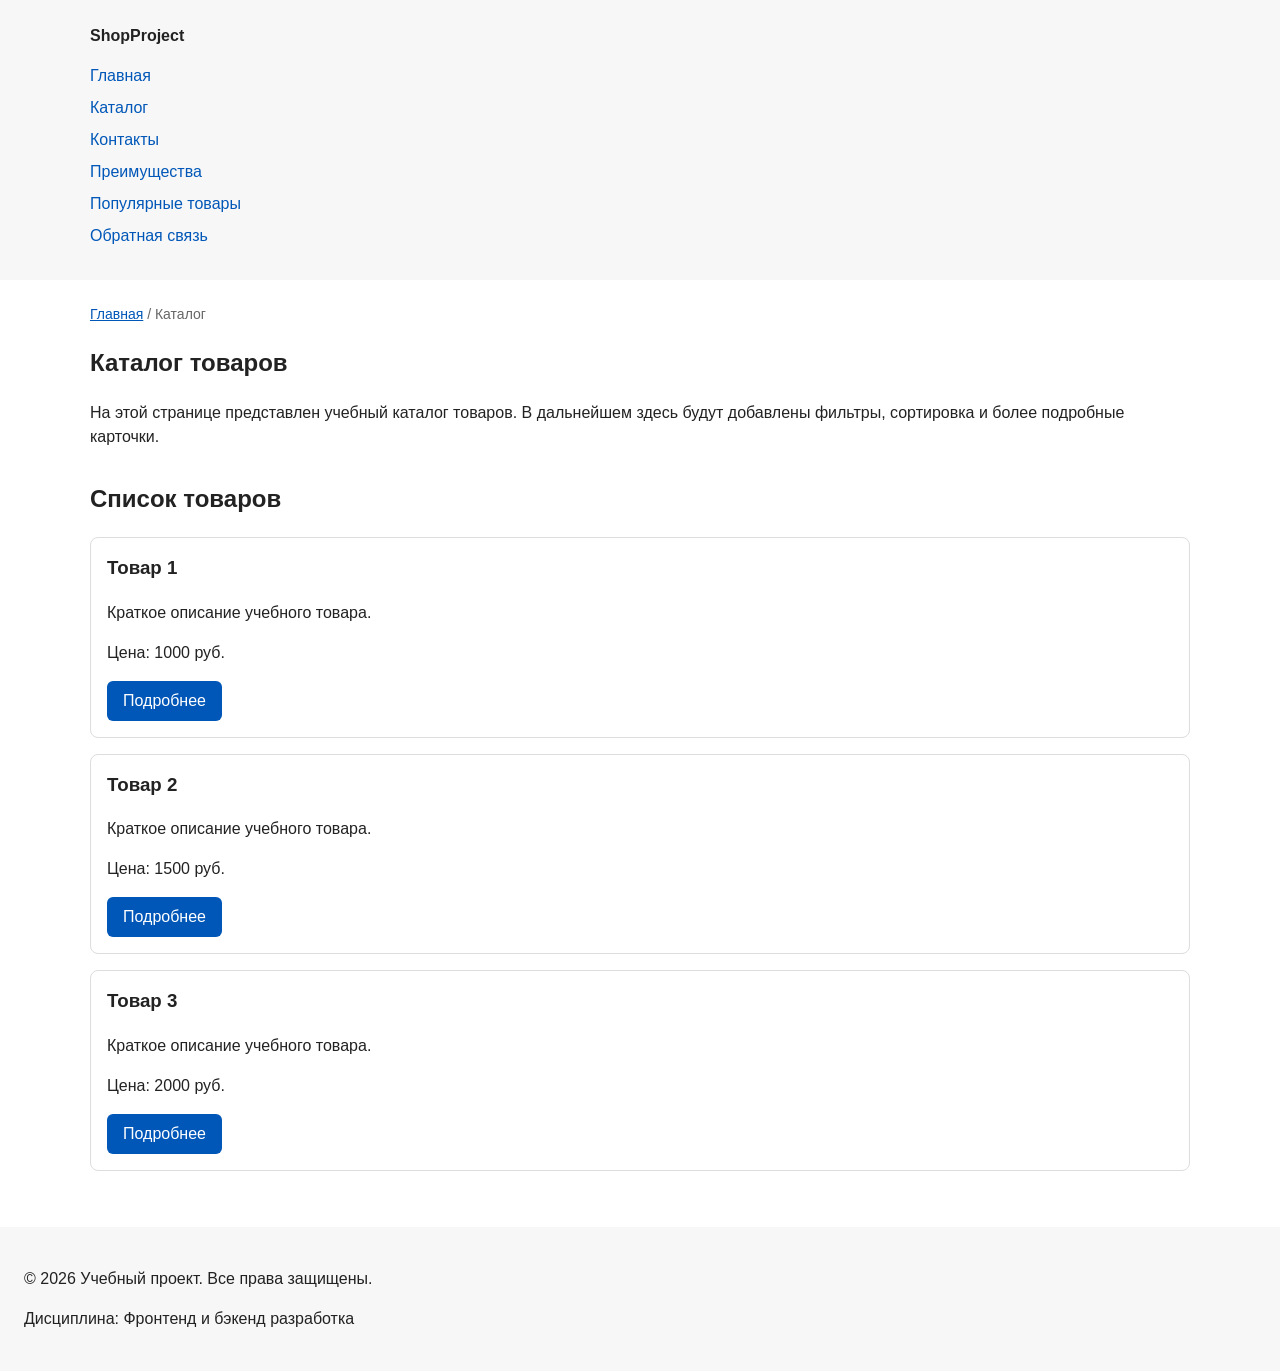
==== catalog.html @ c26d18df "feat: add multi-page structure navigation and anchors" ====
<!DOCTYPE html>
<html lang="ru">
<head>
  <meta charset="UTF-8">
  <meta name="viewport" content="width=device-width, initial-scale=1.0">
  <meta name="description" content="Каталог товаров учебного интернет-магазина.">
  <title>Каталог товаров — Учебный интернет-магазин</title>
  <link rel="stylesheet" href="css/style.css">
</head>
<body>
  <header>
    <div class="site-header">
      <a class="site-logo" href="index.html">ShopProject</a>

      <nav class="site-nav" aria-label="Основная навигация">
        <ul class="site-nav__list">
          <li><a href="index.html">Главная</a></li>
          <li><a href="catalog.html">Каталог</a></li>
          <li><a href="contacts.html">Контакты</a></li>
          <li><a href="index.html#advantages">Преимущества</a></li>
          <li><a href="index.html#popular">Популярные товары</a></li>
          <li><a href="index.html#contacts">Обратная связь</a></li>
        </ul>
      </nav>
    </div>
  </header>

  <main>
    <nav class="breadcrumbs" aria-label="Хлебные крошки">
      <a href="index.html">Главная</a>
      <span>Каталог</span>
    </nav>

    <section class="section">
      <h1>Каталог товаров</h1>
      <p>
        На этой странице представлен учебный каталог товаров.
        В дальнейшем здесь будут добавлены фильтры, сортировка и более
        подробные карточки.
      </p>
    </section>

    <section class="section">
      <h2>Список товаров</h2>

      <article class="product-card">
        <h3>Товар 1</h3>
        <p>Краткое описание учебного товара.</p>
        <p>Цена: 1000 руб.</p>
        <a class="button" href="index.html#popular">Подробнее</a>
      </article>

      <article class="product-card">
        <h3>Товар 2</h3>
        <p>Краткое описание учебного товара.</p>
        <p>Цена: 1500 руб.</p>
        <a class="button" href="index.html#popular">Подробнее</a>
      </article>

      <article class="product-card">
        <h3>Товар 3</h3>
        <p>Краткое описание учебного товара.</p>
        <p>Цена: 2000 руб.</p>
        <a class="button" href="index.html#popular">Подробнее</a>
      </article>
    </section>
  </main>

  <footer>
    <p>&copy; 2026 Учебный проект. Все права защищены.</p>
    <p>Дисциплина: Фронтенд и бэкенд разработка</p>
  </footer>
</body>
</html>
---- css/style.css ----
/* ===============================
   1. Переменные проекта
   =============================== */

:root {
  /* Основные цвета проекта */
  --color-bg: #ffffff;
  --color-text: #222222;
  --color-muted: #666666;
  --color-primary: #0057b8;
  --color-primary-dark: #003f86;
  --color-border: #dddddd;
  --color-surface: #f7f7f7;
  --color-surface-accent: #eef5ff;
  --color-danger: #b00020;
  --color-success: #168a2f;
  --color-success-bg: #eefaf0;
  --color-white: #ffffff;

  /* Отступы */
  --space-xs: 4px;
  --space-sm: 8px;
  --space-md: 16px;
  --space-lg: 24px;
  --space-xl: 32px;

  /* Скругления */
  --radius-sm: 6px;
  --radius-md: 8px;
  --radius-lg: 12px;

  /* Размеры */
  --container-width: 1100px;
}

/* ===============================
   2. Базовые стили
   =============================== */

* {
  box-sizing: border-box;
}

html {
  scroll-behavior: smooth;
}

body {
  margin: 0;
  font-family: Arial, sans-serif;
  line-height: 1.5;
  color: var(--color-text);
  background-color: var(--color-bg);
}

header,
main,
footer {
  padding: var(--space-lg);
}

header {
  background-color: var(--color-surface);
}

footer {
  background-color: var(--color-surface);
}

/* ===============================
   3. Общие элементы интерфейса
   =============================== */

a {
  color: var(--color-primary);
}

a:hover {
  color: var(--color-primary-dark);
}

a:focus-visible {
  outline: 2px solid var(--color-primary);
  outline-offset: 3px;
}

.button {
  display: inline-block;
  padding: var(--space-sm) var(--space-md);
  color: var(--color-white);
  background-color: var(--color-primary);
  text-decoration: none;
  border: none;
  border-radius: var(--radius-sm);
  cursor: pointer;
}

.button:hover {
  background-color: var(--color-primary-dark);
}

.button:focus-visible {
  outline: 2px solid var(--color-primary);
  outline-offset: 3px;
}

.button:disabled {
  opacity: 0.6;
  cursor: not-allowed;
}

:target {
  outline: 2px dashed var(--color-primary);
  outline-offset: 4px;
}

/* ===============================
   4. Компоненты страницы
   =============================== */

.site-header {
  max-width: var(--container-width);
  margin: 0 auto;
}

.site-logo {
  font-weight: bold;
  text-decoration: none;
  color: var(--color-text);
}

.site-nav__list {
  padding: 0;
  margin: var(--space-md) 0 0;
  list-style: none;
}

.site-nav__list li {
  margin-bottom: var(--space-sm);
}

.site-nav__list a {
  color: var(--color-primary);
  text-decoration: none;
}

.site-nav__list a:hover {
  text-decoration: underline;
}

.hero {
  max-width: var(--container-width);
  margin: 0 auto var(--space-xl);
  padding: var(--space-xl) var(--space-lg);
  background-color: var(--color-surface-accent);
  border-radius: var(--radius-lg);
}

.section {
  max-width: var(--container-width);
  margin: 0 auto var(--space-xl);
}

.section h2 {
  margin-top: 0;
}

.product-card {
  margin-bottom: var(--space-md);
  padding: var(--space-md);
  border: 1px solid var(--color-border);
  border-radius: var(--radius-md);
  background-color: var(--color-bg);
}

.product-card:hover {
  border-color: var(--color-primary);
}

.product-card h3 {
  margin-top: 0;
}

.aside-info {
  max-width: var(--container-width);
  margin: 0 auto var(--space-xl);
  padding: var(--space-md);
  border-left: 4px solid var(--color-primary);
  background-color: var(--color-surface);
}

.breadcrumbs {
  max-width: var(--container-width);
  margin: 0 auto var(--space-md);
  font-size: 14px;
  color: var(--color-muted);
}

.breadcrumbs a {
  color: var(--color-primary);
}

.breadcrumbs span::before {
  content: " / ";
  color: var(--color-muted);
}

/* ===============================
   5. Форма и модальное окно
   =============================== */

.order-dialog {
  width: min(100% - 32px, 560px);
  padding: var(--space-lg);
  border: none;
  border-radius: var(--radius-lg);
}

.order-dialog::backdrop {
  background-color: rgba(0, 0, 0, 0.5);
}

.form-field {
  margin-bottom: var(--space-md);
}

.form-field label {
  display: block;
  margin-bottom: var(--space-xs);
}

.form-field input,
.form-field select,
.form-field textarea {
  width: 100%;
  padding: 10px 12px;
  border: 1px solid var(--color-border);
  border-radius: var(--radius-sm);
  font: inherit;
}

.form-field input[type="checkbox"] {
  width: auto;
}

.form-field small {
  display: block;
  margin-top: var(--space-xs);
  color: var(--color-muted);
}

.form-field input:hover,
.form-field select:hover,
.form-field textarea:hover {
  border-color: var(--color-primary);
}

.form-field input:focus-visible,
.form-field select:focus-visible,
.form-field textarea:focus-visible,
.form-actions button:focus-visible {
  outline: 2px solid var(--color-primary);
  outline-offset: 3px;
}

[aria-invalid="true"] {
  border-color: var(--color-danger);
}

.form-actions {
  display: flex;
  gap: var(--space-sm);
  margin-top: var(--space-lg);
}

.success-message {
  max-width: var(--container-width);
  margin: var(--space-lg) auto;
  padding: var(--space-md);
  border-left: 4px solid var(--color-success);
  background-color: var(--color-success-bg);

}
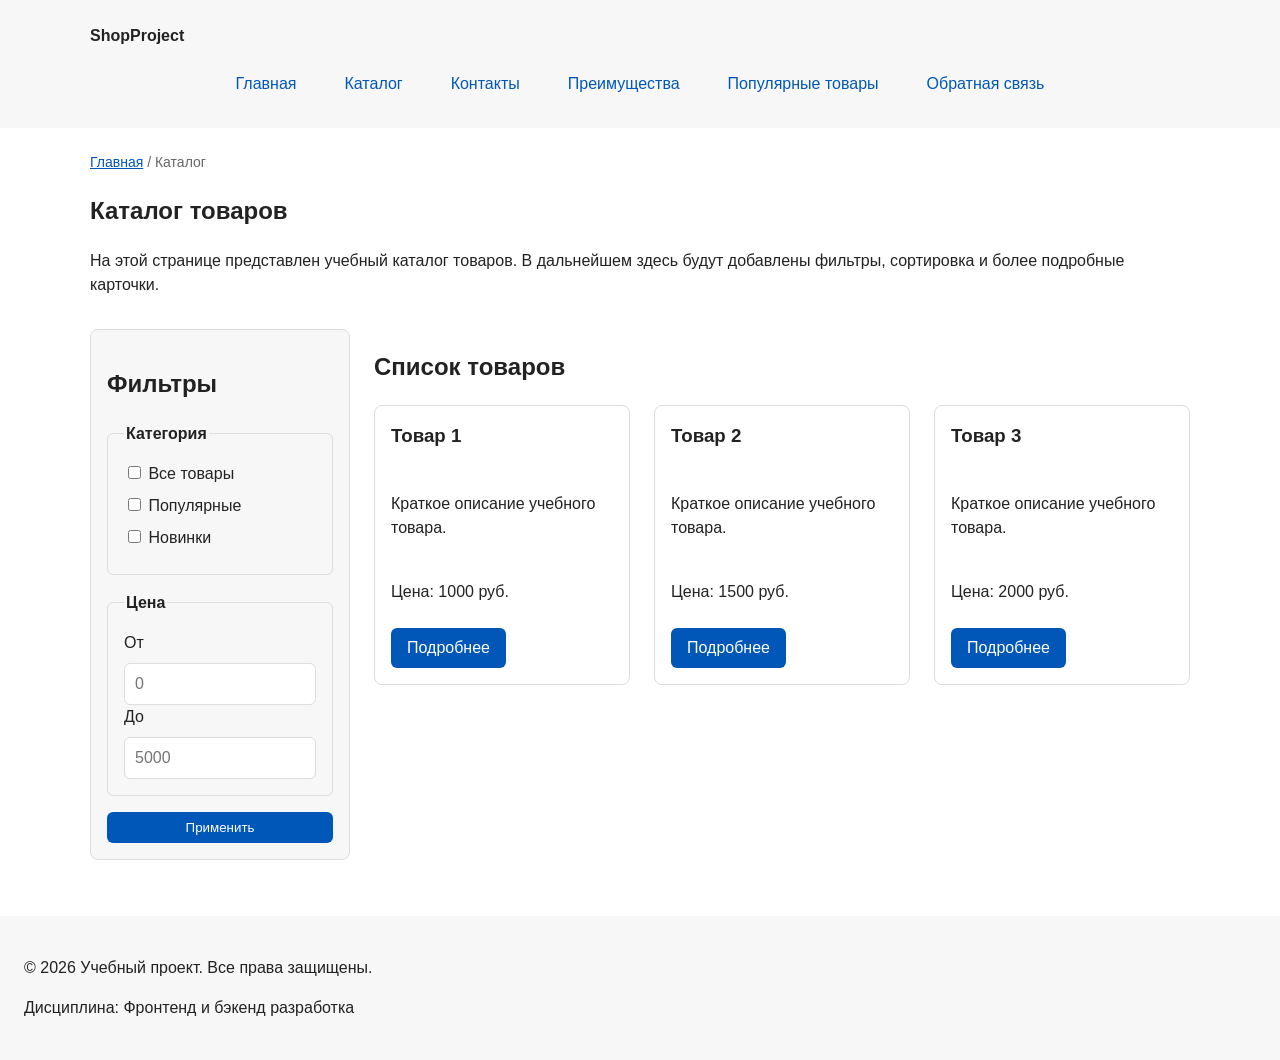
==== commit dc5d919e: "feat: add flex navigation and grid catalog layout" ====
--- a/catalog.html
+++ b/catalog.html
@@ -40,29 +40,70 @@
       </p>
     </section>
 
-    <section class="section">
-      <h2>Список товаров</h2>
+    <section class="catalog-layout">
+      <aside class="catalog-filters">
+        <h2>Фильтры</h2>
 
-      <article class="product-card">
-        <h3>Товар 1</h3>
-        <p>Краткое описание учебного товара.</p>
-        <p>Цена: 1000 руб.</p>
-        <a class="button" href="index.html#popular">Подробнее</a>
-      </article>
+        <form class="filters-form" action="#" method="get">
+          <fieldset>
+            <legend>Категория</legend>
 
-      <article class="product-card">
-        <h3>Товар 2</h3>
-        <p>Краткое описание учебного товара.</p>
-        <p>Цена: 1500 руб.</p>
-        <a class="button" href="index.html#popular">Подробнее</a>
-      </article>
+            <label>
+              <input type="checkbox" name="category" value="all">
+              Все товары
+            </label>
 
-      <article class="product-card">
-        <h3>Товар 3</h3>
-        <p>Краткое описание учебного товара.</p>
-        <p>Цена: 2000 руб.</p>
-        <a class="button" href="index.html#popular">Подробнее</a>
-      </article>
+            <label>
+              <input type="checkbox" name="category" value="popular">
+              Популярные
+            </label>
+
+            <label>
+              <input type="checkbox" name="category" value="new">
+              Новинки
+            </label>
+          </fieldset>
+
+          <fieldset>
+            <legend>Цена</legend>
+
+            <label for="price-from">От</label>
+            <input id="price-from" name="price-from" type="number" min="0" placeholder="0">
+
+            <label for="price-to">До</label>
+            <input id="price-to" name="price-to" type="number" min="0" placeholder="5000">
+          </fieldset>
+
+          <button class="button" type="submit">Применить</button>
+        </form>
+      </aside>
+
+      <section class="catalog-products">
+        <h2>Список товаров</h2>
+
+        <div class="products-grid">
+          <article class="product-card">
+            <h3>Товар 1</h3>
+            <p>Краткое описание учебного товара.</p>
+            <p>Цена: 1000 руб.</p>
+            <a class="button" href="index.html#popular">Подробнее</a>
+          </article>
+
+          <article class="product-card">
+            <h3>Товар 2</h3>
+            <p>Краткое описание учебного товара.</p>
+            <p>Цена: 1500 руб.</p>
+            <a class="button" href="index.html#popular">Подробнее</a>
+          </article>
+
+          <article class="product-card">
+            <h3>Товар 3</h3>
+            <p>Краткое описание учебного товара.</p>
+            <p>Цена: 2000 руб.</p>
+            <a class="button" href="index.html#popular">Подробнее</a>
+          </article>
+        </div>
+      </section>
     </section>
   </main>
 
--- a/css/style.css
+++ b/css/style.css
@@ -130,22 +130,27 @@
 }
 
 .site-nav__list {
+  display: flex;
+  flex-wrap: wrap;
+  justify-content: center;
+  align-items: center;
+  gap: var(--space-md);
   padding: 0;
   margin: var(--space-md) 0 0;
   list-style: none;
 }
 
-.site-nav__list li {
-  margin-bottom: var(--space-sm);
-}
-
 .site-nav__list a {
+  display: inline-block;
+  padding: var(--space-sm) var(--space-md);
   color: var(--color-primary);
   text-decoration: none;
+  border-radius: var(--radius-sm);
 }
 
 .site-nav__list a:hover {
-  text-decoration: underline;
+  color: var(--color-white);
+  background-color: var(--color-primary);
 }
 
 .hero {
@@ -165,8 +170,17 @@
   margin-top: 0;
 }
 
+.products-grid {
+  display: grid;
+  grid-template-columns: repeat(3, 1fr);
+  gap: var(--space-lg);
+}
+
 .product-card {
-  margin-bottom: var(--space-md);
+  display: flex;
+  flex-direction: column;
+  gap: var(--space-sm);
+  margin-bottom: 0;
   padding: var(--space-md);
   border: 1px solid var(--color-border);
   border-radius: var(--radius-md);
@@ -179,6 +193,11 @@
 
 .product-card h3 {
   margin-top: 0;
+}
+
+.product-card .button {
+  margin-top: auto;
+  align-self: flex-start;
 }
 
 .aside-info {
@@ -203,6 +222,56 @@
 .breadcrumbs span::before {
   content: " / ";
   color: var(--color-muted);
+}
+
+.catalog-layout {
+  max-width: var(--container-width);
+  margin: 0 auto var(--space-xl);
+  display: grid;
+  grid-template-columns: 260px 1fr;
+  grid-template-areas: "filters products";
+  gap: var(--space-lg);
+}
+
+.catalog-filters {
+  grid-area: filters;
+  padding: var(--space-md);
+  border: 1px solid var(--color-border);
+  border-radius: var(--radius-md);
+  background-color: var(--color-surface);
+}
+
+.catalog-products {
+  grid-area: products;
+}
+
+.filters-form {
+  display: grid;
+  gap: var(--space-md);
+}
+
+.filters-form fieldset {
+  margin: 0;
+  padding: var(--space-md);
+  border: 1px solid var(--color-border);
+  border-radius: var(--radius-sm);
+}
+
+.filters-form legend {
+  font-weight: 700;
+}
+
+.filters-form label {
+  display: block;
+  margin-bottom: var(--space-sm);
+}
+
+.filters-form input[type="number"] {
+  width: 100%;
+  padding: 8px 10px;
+  border: 1px solid var(--color-border);
+  border-radius: var(--radius-sm);
+  font: inherit;
 }
 
 /* ===============================
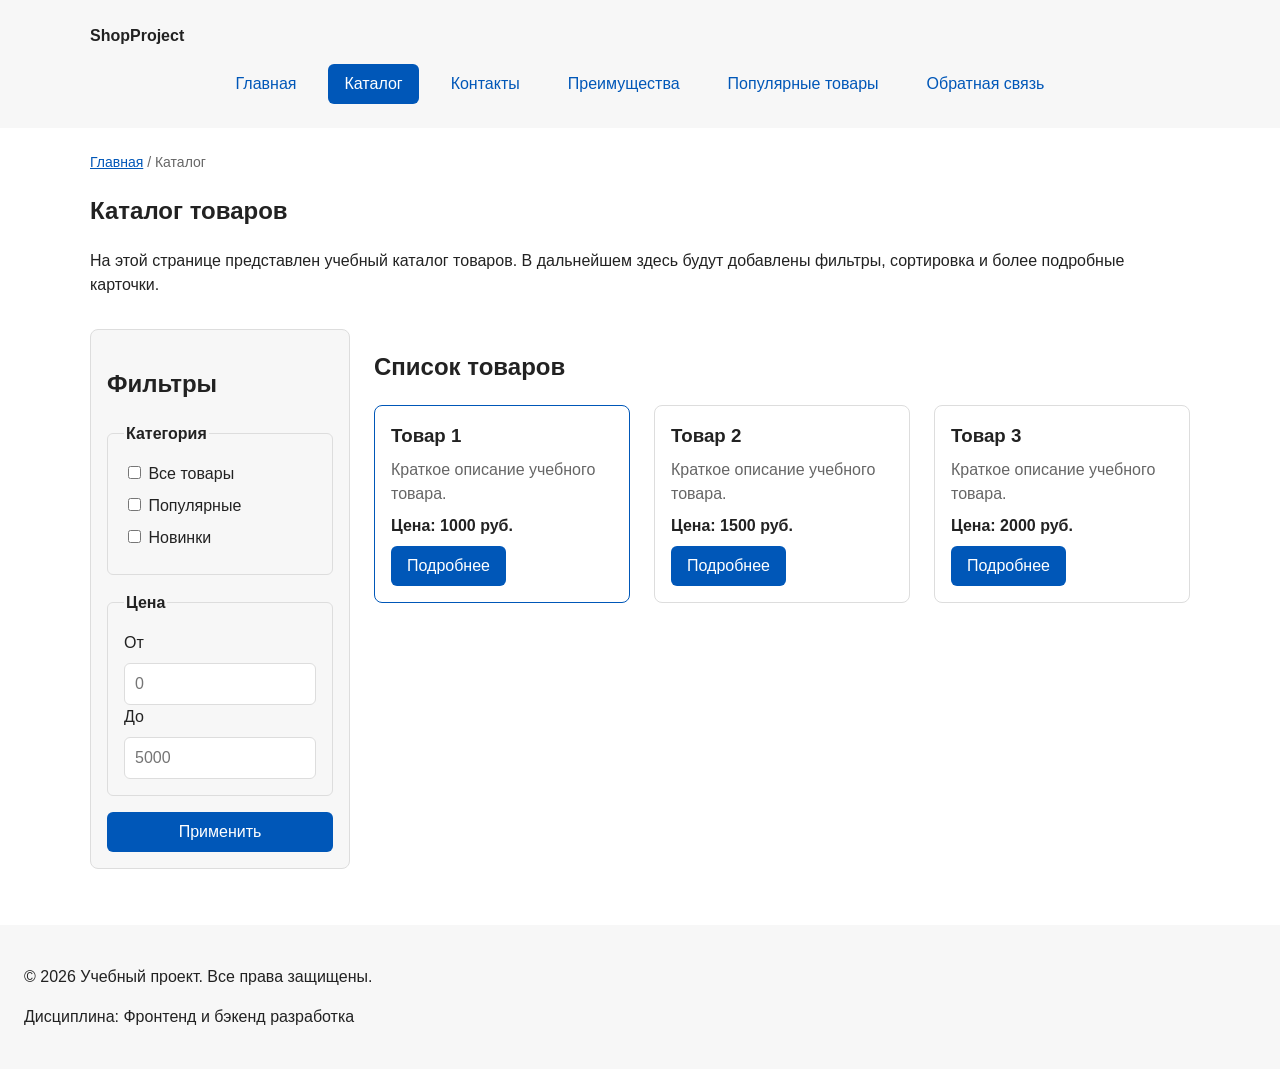
==== commit 17555bb7: "refactor: apply BEM naming to CSS classes" ====
--- a/catalog.html
+++ b/catalog.html
@@ -8,18 +8,18 @@
   <link rel="stylesheet" href="css/style.css">
 </head>
 <body>
-  <header>
-    <div class="site-header">
-      <a class="site-logo" href="index.html">ShopProject</a>
+  <header class="site-header">
+    <div class="site-header__inner">
+      <a class="site-header__logo" href="index.html">ShopProject</a>
 
       <nav class="site-nav" aria-label="Основная навигация">
         <ul class="site-nav__list">
-          <li><a href="index.html">Главная</a></li>
-          <li><a href="catalog.html">Каталог</a></li>
-          <li><a href="contacts.html">Контакты</a></li>
-          <li><a href="index.html#advantages">Преимущества</a></li>
-          <li><a href="index.html#popular">Популярные товары</a></li>
-          <li><a href="index.html#contacts">Обратная связь</a></li>
+          <li class="site-nav__item"><a class="site-nav__link" href="index.html">Главная</a></li>
+          <li class="site-nav__item"><a class="site-nav__link site-nav__link--active" href="catalog.html">Каталог</a></li>
+          <li class="site-nav__item"><a class="site-nav__link" href="contacts.html">Контакты</a></li>
+          <li class="site-nav__item"><a class="site-nav__link" href="index.html#advantages">Преимущества</a></li>
+          <li class="site-nav__item"><a class="site-nav__link" href="index.html#popular">Популярные товары</a></li>
+          <li class="site-nav__item"><a class="site-nav__link" href="index.html#contacts">Обратная связь</a></li>
         </ul>
       </nav>
     </div>
@@ -27,8 +27,8 @@
 
   <main>
     <nav class="breadcrumbs" aria-label="Хлебные крошки">
-      <a href="index.html">Главная</a>
-      <span>Каталог</span>
+      <a class="breadcrumbs__link" href="index.html">Главная</a>
+      <span class="breadcrumbs__current" aria-current="page">Каталог</span>
     </nav>
 
     <section class="section">
@@ -41,75 +41,75 @@
     </section>
 
     <section class="catalog-layout">
-      <aside class="catalog-filters">
-        <h2>Фильтры</h2>
+      <aside class="catalog-layout__filters catalog-filters">
+        <h2 class="catalog-filters__title">Фильтры</h2>
 
-        <form class="filters-form" action="#" method="get">
-          <fieldset>
-            <legend>Категория</legend>
+        <form class="catalog-filters__form" action="#" method="get">
+          <fieldset class="catalog-filters__group">
+            <legend class="catalog-filters__legend">Категория</legend>
 
-            <label>
+            <label class="catalog-filters__label">
               <input type="checkbox" name="category" value="all">
               Все товары
             </label>
 
-            <label>
+            <label class="catalog-filters__label">
               <input type="checkbox" name="category" value="popular">
               Популярные
             </label>
 
-            <label>
+            <label class="catalog-filters__label">
               <input type="checkbox" name="category" value="new">
               Новинки
             </label>
           </fieldset>
 
-          <fieldset>
-            <legend>Цена</legend>
+          <fieldset class="catalog-filters__group">
+            <legend class="catalog-filters__legend">Цена</legend>
 
-            <label for="price-from">От</label>
-            <input id="price-from" name="price-from" type="number" min="0" placeholder="0">
+            <label class="catalog-filters__label" for="price-from">От</label>
+            <input class="catalog-filters__input" id="price-from" name="price-from" type="number" min="0" placeholder="0">
 
-            <label for="price-to">До</label>
-            <input id="price-to" name="price-to" type="number" min="0" placeholder="5000">
+            <label class="catalog-filters__label" for="price-to">До</label>
+            <input class="catalog-filters__input" id="price-to" name="price-to" type="number" min="0" placeholder="5000">
           </fieldset>
 
-          <button class="button" type="submit">Применить</button>
+          <button class="button button--primary" type="submit">Применить</button>
         </form>
       </aside>
 
-      <section class="catalog-products">
-        <h2>Список товаров</h2>
+      <section class="catalog-layout__products">
+        <h2 class="catalog-layout__title">Список товаров</h2>
 
         <div class="products-grid">
-          <article class="product-card">
-            <h3>Товар 1</h3>
-            <p>Краткое описание учебного товара.</p>
-            <p>Цена: 1000 руб.</p>
-            <a class="button" href="index.html#popular">Подробнее</a>
+          <article class="product-card product-card--featured">
+            <h3 class="product-card__title">Товар 1</h3>
+            <p class="product-card__description">Краткое описание учебного товара.</p>
+            <p class="product-card__price">Цена: 1000 руб.</p>
+            <a class="button button--primary product-card__button" href="index.html#popular">Подробнее</a>
           </article>
 
           <article class="product-card">
-            <h3>Товар 2</h3>
-            <p>Краткое описание учебного товара.</p>
-            <p>Цена: 1500 руб.</p>
-            <a class="button" href="index.html#popular">Подробнее</a>
+            <h3 class="product-card__title">Товар 2</h3>
+            <p class="product-card__description">Краткое описание учебного товара.</p>
+            <p class="product-card__price">Цена: 1500 руб.</p>
+            <a class="button button--primary product-card__button" href="index.html#popular">Подробнее</a>
           </article>
 
           <article class="product-card">
-            <h3>Товар 3</h3>
-            <p>Краткое описание учебного товара.</p>
-            <p>Цена: 2000 руб.</p>
-            <a class="button" href="index.html#popular">Подробнее</a>
+            <h3 class="product-card__title">Товар 3</h3>
+            <p class="product-card__description">Краткое описание учебного товара.</p>
+            <p class="product-card__price">Цена: 2000 руб.</p>
+            <a class="button button--primary product-card__button" href="index.html#popular">Подробнее</a>
           </article>
         </div>
       </section>
     </section>
   </main>
 
-  <footer>
-    <p>&copy; 2026 Учебный проект. Все права защищены.</p>
-    <p>Дисциплина: Фронтенд и бэкенд разработка</p>
+  <footer class="site-footer">
+    <p class="site-footer__text">&copy; 2026 Учебный проект. Все права защищены.</p>
+    <p class="site-footer__text">Дисциплина: Фронтенд и бэкенд разработка</p>
   </footer>
 </body>
 </html>
--- a/css/style.css
+++ b/css/style.css
@@ -53,18 +53,8 @@
   background-color: var(--color-bg);
 }
 
-header,
-main,
-footer {
+main {
   padding: var(--space-lg);
-}
-
-header {
-  background-color: var(--color-surface);
-}
-
-footer {
-  background-color: var(--color-surface);
 }
 
 /* ===============================
@@ -84,19 +74,42 @@
   outline-offset: 3px;
 }
 
+:target {
+  outline: 2px dashed var(--color-primary);
+  outline-offset: 4px;
+}
+
+/* Блок button: кнопка и ссылка-кнопка */
+
 .button {
   display: inline-block;
   padding: var(--space-sm) var(--space-md);
+  border: none;
+  border-radius: var(--radius-sm);
+  font: inherit;
+  text-decoration: none;
+  cursor: pointer;
+}
+
+.button--primary {
   color: var(--color-white);
   background-color: var(--color-primary);
-  text-decoration: none;
-  border: none;
-  border-radius: var(--radius-sm);
-  cursor: pointer;
-}
-
-.button:hover {
+}
+
+.button--primary:hover {
+  color: var(--color-white);
   background-color: var(--color-primary-dark);
+}
+
+.button--secondary {
+  color: var(--color-primary);
+  background-color: transparent;
+  border: 1px solid var(--color-primary);
+}
+
+.button--secondary:hover {
+  color: var(--color-white);
+  background-color: var(--color-primary);
 }
 
 .button:focus-visible {
@@ -104,26 +117,27 @@
   outline-offset: 3px;
 }
 
-.button:disabled {
+.button:disabled,
+.button--disabled {
   opacity: 0.6;
   cursor: not-allowed;
 }
 
-:target {
-  outline: 2px dashed var(--color-primary);
-  outline-offset: 4px;
-}
-
-/* ===============================
-   4. Компоненты страницы
+/* ===============================
+   4. Шапка, навигация, подвал
    =============================== */
 
 .site-header {
+  padding: var(--space-lg);
+  background-color: var(--color-surface);
+}
+
+.site-header__inner {
   max-width: var(--container-width);
   margin: 0 auto;
 }
 
-.site-logo {
+.site-header__logo {
   font-weight: bold;
   text-decoration: none;
   color: var(--color-text);
@@ -140,7 +154,7 @@
   list-style: none;
 }
 
-.site-nav__list a {
+.site-nav__link {
   display: inline-block;
   padding: var(--space-sm) var(--space-md);
   color: var(--color-primary);
@@ -148,9 +162,44 @@
   border-radius: var(--radius-sm);
 }
 
-.site-nav__list a:hover {
+.site-nav__link:hover {
   color: var(--color-white);
   background-color: var(--color-primary);
+}
+
+.site-nav__link:focus-visible {
+  outline: 2px solid var(--color-primary);
+  outline-offset: 3px;
+}
+
+.site-nav__link--active {
+  color: var(--color-white);
+  background-color: var(--color-primary);
+}
+
+.site-footer {
+  padding: var(--space-lg);
+  background-color: var(--color-surface);
+}
+
+/* ===============================
+   5. Компоненты страниц
+   =============================== */
+
+.breadcrumbs {
+  max-width: var(--container-width);
+  margin: 0 auto var(--space-md);
+  font-size: 14px;
+  color: var(--color-muted);
+}
+
+.breadcrumbs__link {
+  color: var(--color-primary);
+}
+
+.breadcrumbs__current::before {
+  content: " / ";
+  color: var(--color-muted);
 }
 
 .hero {
@@ -166,9 +215,19 @@
   margin: 0 auto var(--space-xl);
 }
 
-.section h2 {
+.section__title {
   margin-top: 0;
 }
+
+.info-block {
+  max-width: var(--container-width);
+  margin: 0 auto var(--space-xl);
+  padding: var(--space-md);
+  border-left: 4px solid var(--color-primary);
+  background-color: var(--color-surface);
+}
+
+/* Блок products-grid: только расположение карточек */
 
 .products-grid {
   display: grid;
@@ -176,11 +235,12 @@
   gap: var(--space-lg);
 }
 
+/* Блок product-card: карточка товара */
+
 .product-card {
   display: flex;
   flex-direction: column;
   gap: var(--space-sm);
-  margin-bottom: 0;
   padding: var(--space-md);
   border: 1px solid var(--color-border);
   border-radius: var(--radius-md);
@@ -191,38 +251,39 @@
   border-color: var(--color-primary);
 }
 
-.product-card h3 {
-  margin-top: 0;
-}
-
-.product-card .button {
+.product-card--featured {
+  border-color: var(--color-primary);
+}
+
+.product-card--discount {
+  border-color: var(--color-danger);
+}
+
+.product-card__title {
+  margin: 0;
+  color: var(--color-text);
+}
+
+.product-card__description {
+  margin: 0;
+  color: var(--color-muted);
+}
+
+.product-card__price {
+  margin: 0;
+  font-weight: 700;
+}
+
+.product-card--discount .product-card__price {
+  color: var(--color-danger);
+}
+
+.product-card__button {
   margin-top: auto;
   align-self: flex-start;
 }
 
-.aside-info {
-  max-width: var(--container-width);
-  margin: 0 auto var(--space-xl);
-  padding: var(--space-md);
-  border-left: 4px solid var(--color-primary);
-  background-color: var(--color-surface);
-}
-
-.breadcrumbs {
-  max-width: var(--container-width);
-  margin: 0 auto var(--space-md);
-  font-size: 14px;
-  color: var(--color-muted);
-}
-
-.breadcrumbs a {
-  color: var(--color-primary);
-}
-
-.breadcrumbs span::before {
-  content: " / ";
-  color: var(--color-muted);
-}
+/* Блоки catalog-layout и catalog-filters */
 
 .catalog-layout {
   max-width: var(--container-width);
@@ -233,40 +294,43 @@
   gap: var(--space-lg);
 }
 
+.catalog-layout__filters {
+  grid-area: filters;
+}
+
+.catalog-layout__products {
+  grid-area: products;
+}
+
 .catalog-filters {
-  grid-area: filters;
   padding: var(--space-md);
   border: 1px solid var(--color-border);
   border-radius: var(--radius-md);
   background-color: var(--color-surface);
 }
 
-.catalog-products {
-  grid-area: products;
-}
-
-.filters-form {
+.catalog-filters__form {
   display: grid;
   gap: var(--space-md);
 }
 
-.filters-form fieldset {
+.catalog-filters__group {
   margin: 0;
   padding: var(--space-md);
   border: 1px solid var(--color-border);
   border-radius: var(--radius-sm);
 }
 
-.filters-form legend {
+.catalog-filters__legend {
   font-weight: 700;
 }
 
-.filters-form label {
+.catalog-filters__label {
   display: block;
   margin-bottom: var(--space-sm);
 }
 
-.filters-form input[type="number"] {
+.catalog-filters__input {
   width: 100%;
   padding: 8px 10px;
   border: 1px solid var(--color-border);
@@ -275,7 +339,7 @@
 }
 
 /* ===============================
-   5. Форма и модальное окно
+   6. Форма и модальное окно
    =============================== */
 
 .order-dialog {
@@ -289,18 +353,22 @@
   background-color: rgba(0, 0, 0, 0.5);
 }
 
-.form-field {
+.order-dialog__title {
+  margin-top: 0;
+}
+
+.order-form__field {
   margin-bottom: var(--space-md);
 }
 
-.form-field label {
+.order-form__label {
   display: block;
   margin-bottom: var(--space-xs);
 }
 
-.form-field input,
-.form-field select,
-.form-field textarea {
+.order-form__input,
+.order-form__select,
+.order-form__textarea {
   width: 100%;
   padding: 10px 12px;
   border: 1px solid var(--color-border);
@@ -308,38 +376,35 @@
   font: inherit;
 }
 
-.form-field input[type="checkbox"] {
-  width: auto;
-}
-
-.form-field small {
+.order-form__input:hover,
+.order-form__select:hover,
+.order-form__textarea:hover {
+  border-color: var(--color-primary);
+}
+
+.order-form__input:focus-visible,
+.order-form__select:focus-visible,
+.order-form__textarea:focus-visible {
+  outline: 2px solid var(--color-primary);
+  outline-offset: 3px;
+}
+
+.order-form__hint {
   display: block;
   margin-top: var(--space-xs);
   color: var(--color-muted);
 }
 
-.form-field input:hover,
-.form-field select:hover,
-.form-field textarea:hover {
-  border-color: var(--color-primary);
-}
-
-.form-field input:focus-visible,
-.form-field select:focus-visible,
-.form-field textarea:focus-visible,
-.form-actions button:focus-visible {
-  outline: 2px solid var(--color-primary);
-  outline-offset: 3px;
-}
-
-[aria-invalid="true"] {
-  border-color: var(--color-danger);
-}
-
-.form-actions {
+.order-form__actions {
   display: flex;
   gap: var(--space-sm);
   margin-top: var(--space-lg);
+}
+
+/* Состояние ошибки: его выставляет JavaScript через aria-invalid */
+
+[aria-invalid="true"] {
+  border-color: var(--color-danger);
 }
 
 .success-message {
@@ -348,5 +413,4 @@
   padding: var(--space-md);
   border-left: 4px solid var(--color-success);
   background-color: var(--color-success-bg);
-
-}
+}
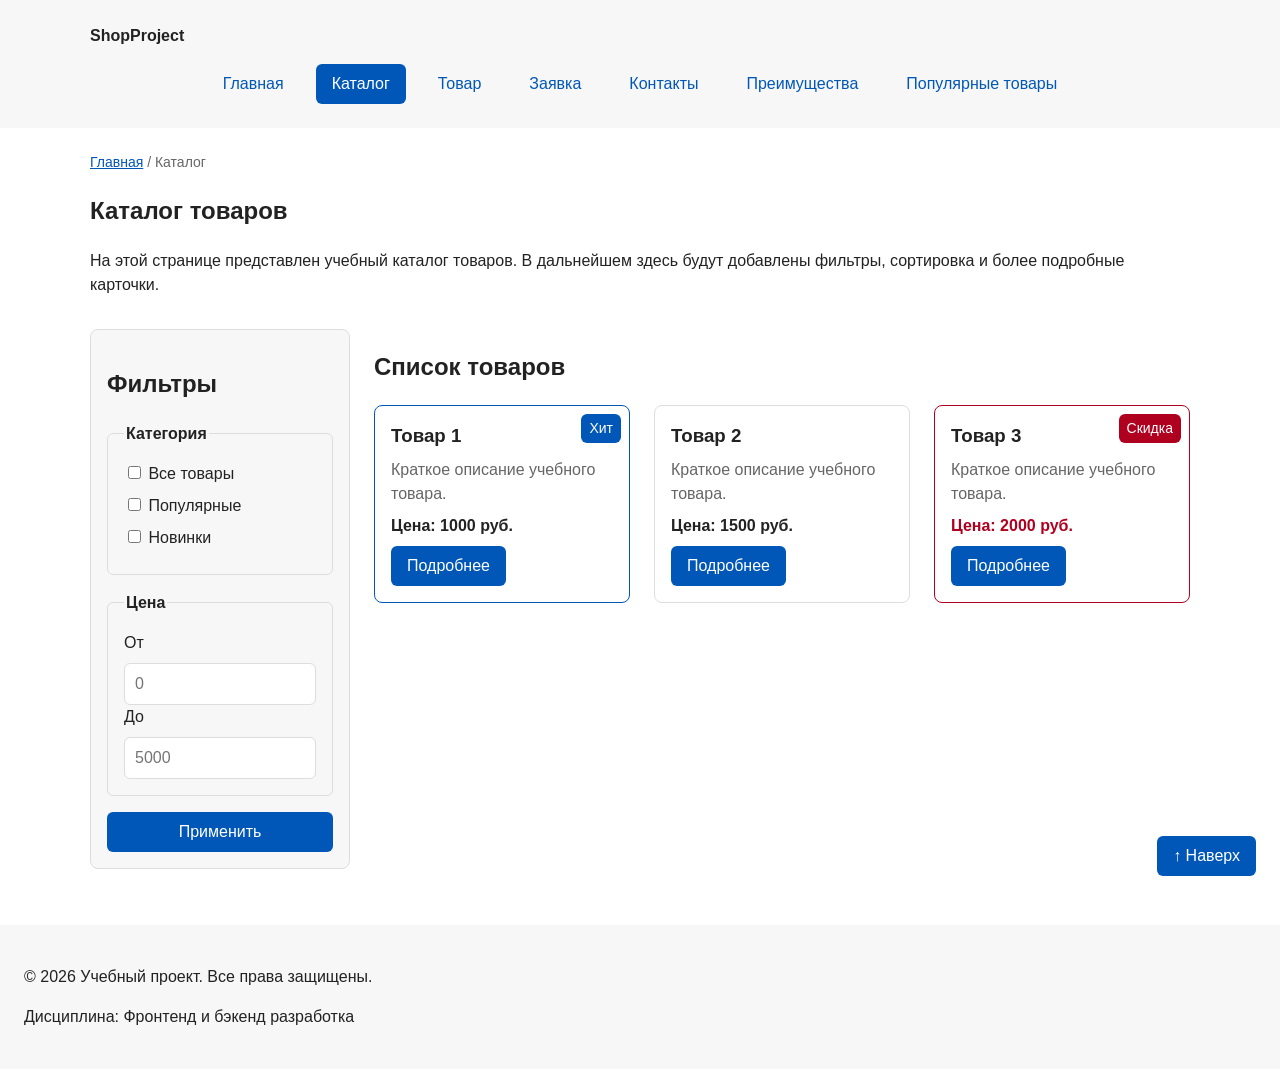
==== commit a3fe7871: "fix: prepare HTML CSS project for submission" ====
--- a/catalog.html
+++ b/catalog.html
@@ -16,10 +16,11 @@
         <ul class="site-nav__list">
           <li class="site-nav__item"><a class="site-nav__link" href="index.html">Главная</a></li>
           <li class="site-nav__item"><a class="site-nav__link site-nav__link--active" href="catalog.html">Каталог</a></li>
+          <li class="site-nav__item"><a class="site-nav__link" href="product.html">Товар</a></li>
+          <li class="site-nav__item"><a class="site-nav__link" href="order.html">Заявка</a></li>
           <li class="site-nav__item"><a class="site-nav__link" href="contacts.html">Контакты</a></li>
           <li class="site-nav__item"><a class="site-nav__link" href="index.html#advantages">Преимущества</a></li>
           <li class="site-nav__item"><a class="site-nav__link" href="index.html#popular">Популярные товары</a></li>
-          <li class="site-nav__item"><a class="site-nav__link" href="index.html#contacts">Обратная связь</a></li>
         </ul>
       </nav>
     </div>
@@ -28,7 +29,7 @@
   <main>
     <nav class="breadcrumbs" aria-label="Хлебные крошки">
       <a class="breadcrumbs__link" href="index.html">Главная</a>
-      <span class="breadcrumbs__current" aria-current="page">Каталог</span>
+      <span class="breadcrumbs__current">Каталог</span>
     </nav>
 
     <section class="section">
@@ -83,24 +84,26 @@
 
         <div class="products-grid">
           <article class="product-card product-card--featured">
+            <span class="product-card__badge product-card__badge--hit">Хит</span>
             <h3 class="product-card__title">Товар 1</h3>
             <p class="product-card__description">Краткое описание учебного товара.</p>
             <p class="product-card__price">Цена: 1000 руб.</p>
-            <a class="button button--primary product-card__button" href="index.html#popular">Подробнее</a>
+            <a class="button button--primary product-card__button" href="product.html">Подробнее</a>
           </article>
 
           <article class="product-card">
             <h3 class="product-card__title">Товар 2</h3>
             <p class="product-card__description">Краткое описание учебного товара.</p>
             <p class="product-card__price">Цена: 1500 руб.</p>
-            <a class="button button--primary product-card__button" href="index.html#popular">Подробнее</a>
+            <a class="button button--primary product-card__button" href="product.html">Подробнее</a>
           </article>
 
-          <article class="product-card">
+          <article class="product-card product-card--discount">
+            <span class="product-card__badge product-card__badge--discount">Скидка</span>
             <h3 class="product-card__title">Товар 3</h3>
             <p class="product-card__description">Краткое описание учебного товара.</p>
             <p class="product-card__price">Цена: 2000 руб.</p>
-            <a class="button button--primary product-card__button" href="index.html#popular">Подробнее</a>
+            <a class="button button--primary product-card__button" href="product.html">Подробнее</a>
           </article>
         </div>
       </section>
@@ -111,5 +114,6 @@
     <p class="site-footer__text">&copy; 2026 Учебный проект. Все права защищены.</p>
     <p class="site-footer__text">Дисциплина: Фронтенд и бэкенд разработка</p>
   </footer>
+  <a class="to-top" href="#" aria-label="Наверх страницы">&uarr; Наверх</a>
 </body>
 </html>
--- a/css/style.css
+++ b/css/style.css
@@ -414,3 +414,140 @@
   border-left: 4px solid var(--color-success);
   background-color: var(--color-success-bg);
 }
+
+/* ===============================
+   7. Позиционирование и новые компоненты
+   =============================== */
+
+/* position: relative + absolute — бейдж внутри карточки */
+
+.product-card {
+  position: relative;
+}
+
+.product-card__badge {
+  position: absolute;
+  top: var(--space-sm);
+  right: var(--space-sm);
+  padding: var(--space-xs) var(--space-sm);
+  color: var(--color-white);
+  font-size: 14px;
+  background-color: var(--color-primary);
+  border-radius: var(--radius-sm);
+}
+
+.product-card__badge--hit {
+  background-color: var(--color-primary);
+}
+
+.product-card__badge--new {
+  background-color: var(--color-success);
+}
+
+.product-card__badge--discount {
+  background-color: var(--color-danger);
+}
+
+/* position: sticky — фильтры остаются на экране при прокрутке */
+
+.catalog-layout__filters {
+  position: sticky;
+  top: var(--space-lg);
+  align-self: start;
+}
+
+/* position: fixed + z-index — кнопка «Наверх» */
+
+.to-top {
+  position: fixed;
+  right: var(--space-lg);
+  bottom: var(--space-lg);
+  z-index: 20;
+  padding: var(--space-sm) var(--space-md);
+  color: var(--color-white);
+  text-decoration: none;
+  background-color: var(--color-primary);
+  border-radius: var(--radius-sm);
+}
+
+.to-top:hover {
+  color: var(--color-white);
+  background-color: var(--color-primary-dark);
+}
+
+.to-top:focus-visible {
+  outline: 2px solid var(--color-primary-dark);
+  outline-offset: 3px;
+}
+
+/* Страница товара */
+
+.product-details {
+  display: grid;
+  grid-template-columns: 1fr 1fr;
+  gap: var(--space-xl);
+  max-width: var(--container-width);
+  margin: 0 auto var(--space-xl);
+}
+
+.product-details__image {
+  display: block;
+  width: 100%;
+  height: auto;
+  border: 1px solid var(--color-border);
+  border-radius: var(--radius-md);
+}
+
+.product-details__title {
+  margin: var(--space-xs) 0 var(--space-md);
+}
+
+.product-details__description {
+  margin: 0 0 var(--space-md);
+}
+
+.product-details__price {
+  margin: 0 0 var(--space-lg);
+  font-size: 28px;
+  font-weight: 700;
+  color: var(--color-primary);
+}
+
+/* Таблица характеристик */
+
+.product-table {
+  width: 100%;
+  border-collapse: collapse;
+}
+
+.product-table__caption {
+  margin-bottom: var(--space-sm);
+  font-weight: 700;
+  text-align: left;
+}
+
+.product-table th,
+.product-table td {
+  padding: var(--space-sm) var(--space-md);
+  border: 1px solid var(--color-border);
+  text-align: left;
+}
+
+.product-table thead th {
+  color: var(--color-white);
+  background-color: var(--color-primary);
+}
+
+.product-table tbody tr:hover {
+  background-color: var(--color-surface-accent);
+}
+
+/* Контакты, форма на отдельной странице */
+
+.contact-list {
+  padding-left: var(--space-lg);
+}
+
+.order-form--page {
+  max-width: 560px;
+}
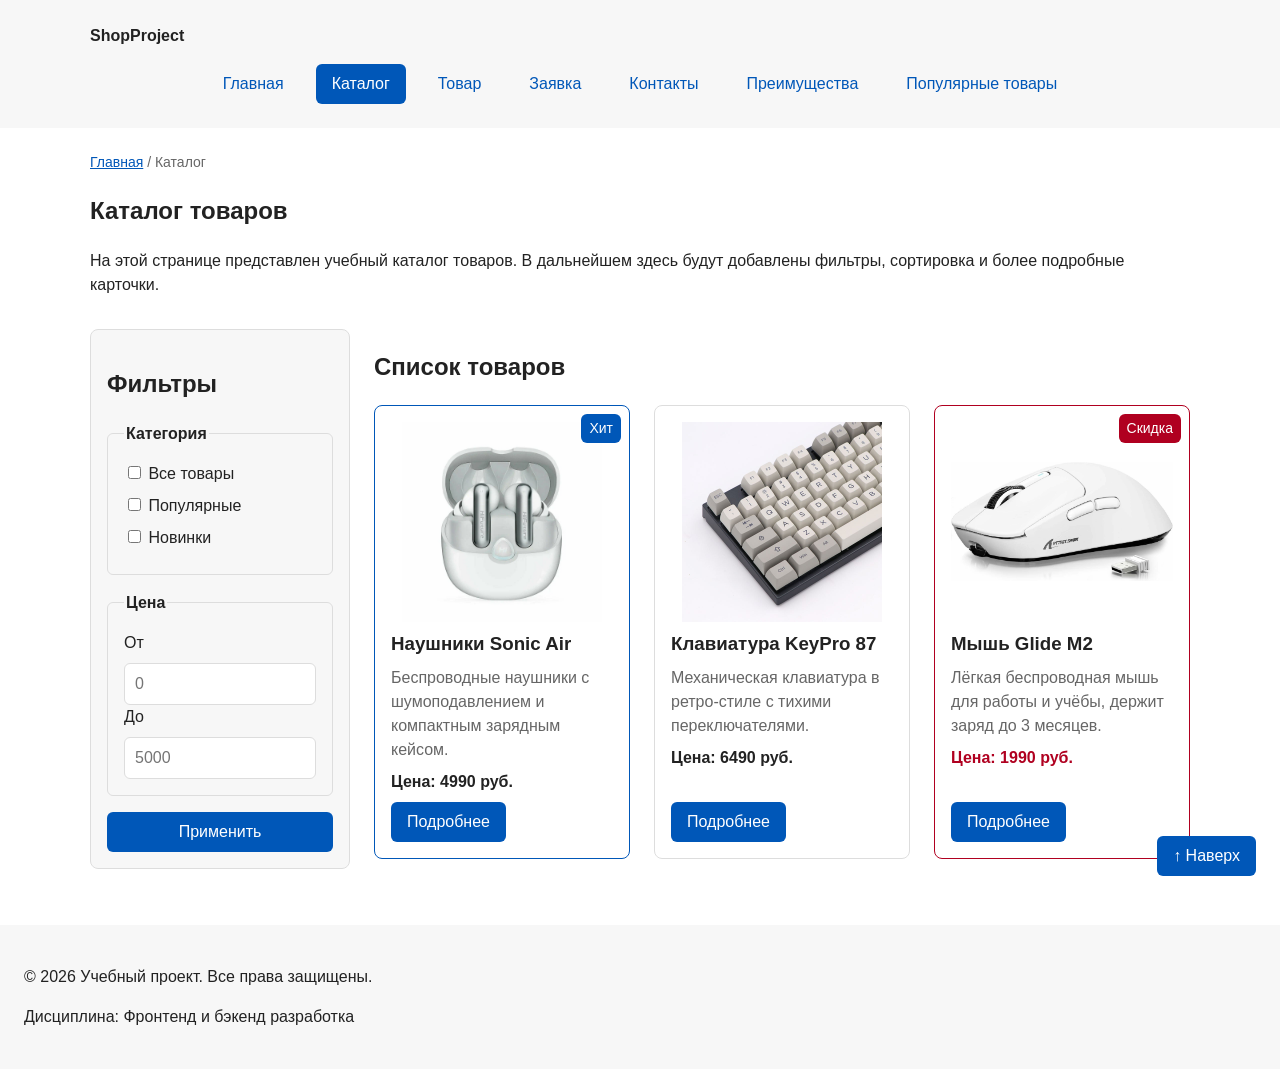
==== commit e8f60bee: "feat: add product images, descriptions and sticky header" ====
--- a/catalog.html
+++ b/catalog.html
@@ -85,24 +85,27 @@
         <div class="products-grid">
           <article class="product-card product-card--featured">
             <span class="product-card__badge product-card__badge--hit">Хит</span>
-            <h3 class="product-card__title">Товар 1</h3>
-            <p class="product-card__description">Краткое описание учебного товара.</p>
-            <p class="product-card__price">Цена: 1000 руб.</p>
+            <img class="product-card__image" src="images/headphones.jpg" alt="Наушники Sonic Air" width="300" height="200">
+            <h3 class="product-card__title">Наушники Sonic Air</h3>
+            <p class="product-card__description">Беспроводные наушники с шумоподавлением и компактным зарядным кейсом.</p>
+            <p class="product-card__price">Цена: 4990 руб.</p>
             <a class="button button--primary product-card__button" href="product.html">Подробнее</a>
           </article>
 
           <article class="product-card">
-            <h3 class="product-card__title">Товар 2</h3>
-            <p class="product-card__description">Краткое описание учебного товара.</p>
-            <p class="product-card__price">Цена: 1500 руб.</p>
+            <img class="product-card__image" src="images/keyboard.jpg" alt="Клавиатура KeyPro 87" width="300" height="200">
+            <h3 class="product-card__title">Клавиатура KeyPro 87</h3>
+            <p class="product-card__description">Механическая клавиатура в ретро-стиле с тихими переключателями.</p>
+            <p class="product-card__price">Цена: 6490 руб.</p>
             <a class="button button--primary product-card__button" href="product.html">Подробнее</a>
           </article>
 
           <article class="product-card product-card--discount">
             <span class="product-card__badge product-card__badge--discount">Скидка</span>
-            <h3 class="product-card__title">Товар 3</h3>
-            <p class="product-card__description">Краткое описание учебного товара.</p>
-            <p class="product-card__price">Цена: 2000 руб.</p>
+            <img class="product-card__image" src="images/mouse.jpg" alt="Мышь Glide M2" width="300" height="200">
+            <h3 class="product-card__title">Мышь Glide M2</h3>
+            <p class="product-card__description">Лёгкая беспроводная мышь для работы и учёбы, держит заряд до 3 месяцев.</p>
+            <p class="product-card__price">Цена: 1990 руб.</p>
             <a class="button button--primary product-card__button" href="product.html">Подробнее</a>
           </article>
         </div>
--- a/css/style.css
+++ b/css/style.css
@@ -128,6 +128,9 @@
    =============================== */
 
 .site-header {
+  position: sticky; /* шапка прилипает к верху при прокрутке */
+  top: 0;
+  z-index: 10; /* поверх карточек и остального контента */
   padding: var(--space-lg);
   background-color: var(--color-surface);
 }
@@ -259,6 +262,14 @@
   border-color: var(--color-danger);
 }
 
+.product-card__image {
+  display: block;
+  width: 100%;
+  height: 200px;
+  object-fit: contain;
+  border-radius: var(--radius-md);
+}
+
 .product-card__title {
   margin: 0;
   color: var(--color-text);
@@ -506,6 +517,15 @@
   margin: 0 0 var(--space-md);
 }
 
+.product-details__features {
+  margin: 0 0 var(--space-md);
+  padding-left: var(--space-lg);
+}
+
+.product-details__feature {
+  margin-bottom: var(--space-xs);
+}
+
 .product-details__price {
   margin: 0 0 var(--space-lg);
   font-size: 28px;
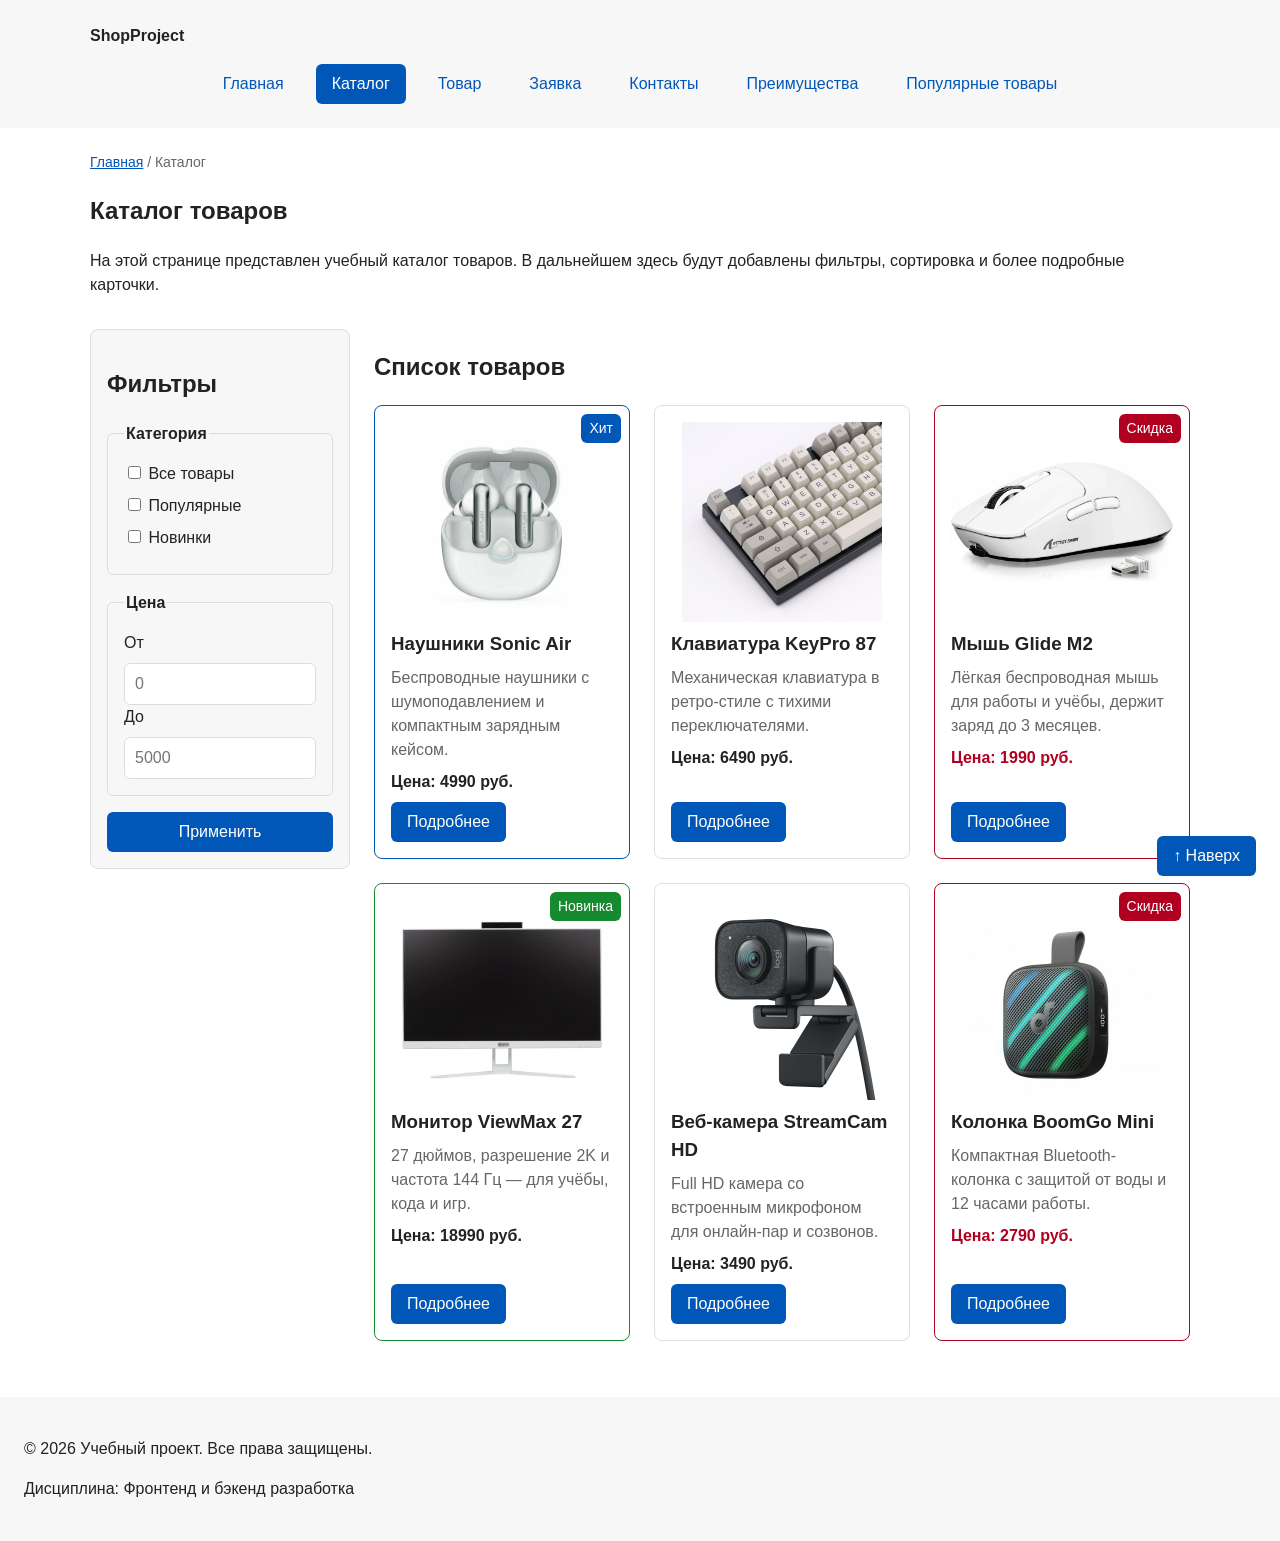
==== commit 4ca04fac: "feat: add 6 products, reviews, FAQ, card and button states" ====
--- a/catalog.html
+++ b/catalog.html
@@ -108,6 +108,32 @@
             <p class="product-card__price">Цена: 1990 руб.</p>
             <a class="button button--primary product-card__button" href="product.html">Подробнее</a>
           </article>
+
+          <article class="product-card product-card--new">
+            <span class="product-card__badge product-card__badge--new">Новинка</span>
+            <img class="product-card__image" src="images/monitor.jpg" alt="Монитор ViewMax 27" width="300" height="200">
+            <h3 class="product-card__title">Монитор ViewMax 27</h3>
+            <p class="product-card__description">27 дюймов, разрешение 2K и частота 144 Гц — для учёбы, кода и игр.</p>
+            <p class="product-card__price">Цена: 18990 руб.</p>
+            <a class="button button--primary product-card__button" href="product.html">Подробнее</a>
+          </article>
+
+          <article class="product-card">
+            <img class="product-card__image" src="images/webcam.jpg" alt="Веб-камера StreamCam HD" width="300" height="200">
+            <h3 class="product-card__title">Веб-камера StreamCam HD</h3>
+            <p class="product-card__description">Full HD камера со встроенным микрофоном для онлайн-пар и созвонов.</p>
+            <p class="product-card__price">Цена: 3490 руб.</p>
+            <a class="button button--primary product-card__button" href="product.html">Подробнее</a>
+          </article>
+
+          <article class="product-card product-card--discount">
+            <span class="product-card__badge product-card__badge--discount">Скидка</span>
+            <img class="product-card__image" src="images/speaker.jpg" alt="Колонка BoomGo Mini" width="300" height="200">
+            <h3 class="product-card__title">Колонка BoomGo Mini</h3>
+            <p class="product-card__description">Компактная Bluetooth-колонка с защитой от воды и 12 часами работы.</p>
+            <p class="product-card__price">Цена: 2790 руб.</p>
+            <a class="button button--primary product-card__button" href="product.html">Подробнее</a>
+          </article>
         </div>
       </section>
     </section>
--- a/css/style.css
+++ b/css/style.css
@@ -248,10 +248,19 @@
   border: 1px solid var(--color-border);
   border-radius: var(--radius-md);
   background-color: var(--color-bg);
+  overflow: hidden;
+  /* КР2, доработка 4: плавная анимация при наведении */
+  transition: transform 0.25s ease, box-shadow 0.25s ease, border-color 0.25s ease;
 }
 
 .product-card:hover {
   border-color: var(--color-primary);
+  transform: translateY(-6px);
+  box-shadow: 0 10px 24px rgba(0, 0, 0, 0.12);
+}
+
+.product-card:hover .product-card__image {
+  transform: scale(1.05);
 }
 
 .product-card--featured {
@@ -268,6 +277,7 @@
   height: 200px;
   object-fit: contain;
   border-radius: var(--radius-md);
+  transition: transform 0.25s ease;
 }
 
 .product-card__title {
@@ -438,6 +448,7 @@
 
 .product-card__badge {
   position: absolute;
+  z-index: 1;
   top: var(--space-sm);
   right: var(--space-sm);
   padding: var(--space-xs) var(--space-sm);
@@ -571,3 +582,109 @@
 .order-form--page {
   max-width: 560px;
 }
+
+/* ===== КР2: доработки ===== */
+
+/* Доработка 1: каталог расширен до 6 товаров, рамка для новинки */
+
+.product-card--new {
+  border-color: var(--color-success);
+}
+
+/* Доработка 4 (дополнение): состояния кнопок — плавная смена цвета и «нажатие» */
+
+.button {
+  transition: background-color 0.2s ease, color 0.2s ease, transform 0.1s ease;
+}
+
+.button:active {
+  transform: scale(0.96);
+}
+
+/* Доработка 2: блок reviews — отзывы покупателей */
+
+.reviews__list {
+  display: grid;
+  grid-template-columns: repeat(3, 1fr);
+  gap: var(--space-lg);
+}
+
+.review {
+  display: flex;
+  flex-direction: column;
+  gap: var(--space-sm);
+  padding: var(--space-md);
+  border: 1px solid var(--color-border);
+  border-radius: var(--radius-md);
+  background-color: var(--color-surface);
+}
+
+.review__header {
+  display: flex;
+  justify-content: space-between;
+  align-items: center;
+}
+
+.review__author {
+  margin: 0;
+  font-size: 18px;
+}
+
+.review__rating {
+  margin: 0;
+  color: #f5a623;
+  letter-spacing: 2px;
+}
+
+.review__text {
+  margin: 0;
+  padding-left: var(--space-md);
+  border-left: 3px solid var(--color-primary);
+  font-style: italic;
+}
+
+.review__text p {
+  margin: 0;
+}
+
+.review__date {
+  color: var(--color-muted);
+  font-size: 14px;
+}
+
+/* Доработка 3: блок faq — раскрывающиеся вопросы (details/summary) */
+
+.faq__item {
+  margin-bottom: var(--space-sm);
+  border: 1px solid var(--color-border);
+  border-radius: var(--radius-md);
+  background-color: var(--color-bg);
+}
+
+.faq__question {
+  padding: var(--space-md);
+  font-weight: 700;
+  cursor: pointer;
+}
+
+.faq__question:hover {
+  color: var(--color-primary);
+}
+
+.faq__item[open] {
+  border-color: var(--color-primary);
+  background-color: var(--color-surface-accent);
+}
+
+.faq__answer {
+  margin: 0;
+  padding: 0 var(--space-md) var(--space-md);
+}
+
+/* Адаптивность новых блоков для узких экранов */
+
+@media (max-width: 768px) {
+  .reviews__list {
+    grid-template-columns: 1fr;
+  }
+}
